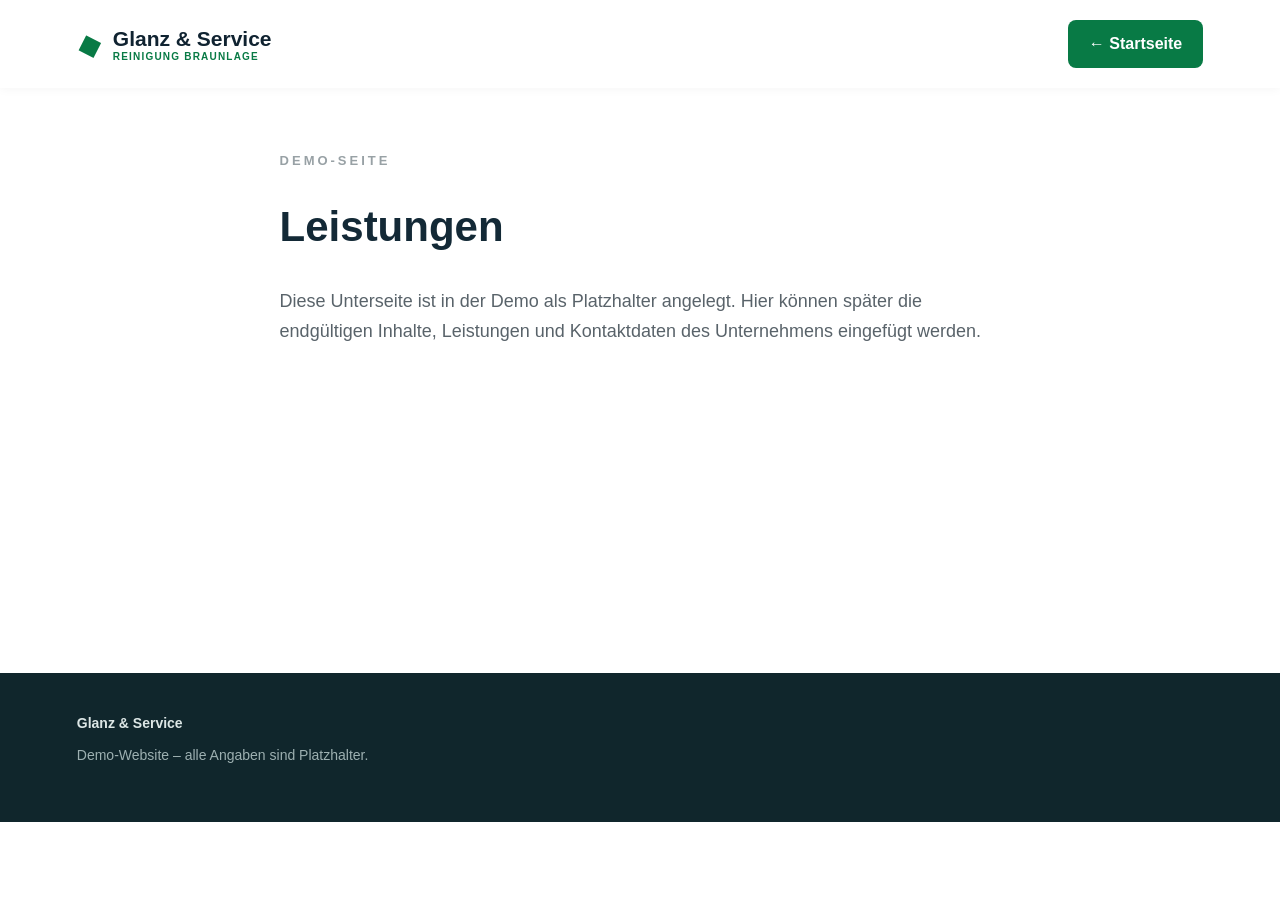
==== leistungen.html @ 64d19c39 "Add files via upload initial version" ====
<!doctype html><html lang="de"><head><meta charset="utf-8"><meta name="viewport" content="width=device-width,initial-scale=1"><title>Leistungen | Glanz & Service</title><link rel="stylesheet" href="css/style.css"></head><body><header><a class="brand" href="index.html"><span class="leaf">◆</span><span><b>Glanz & Service</b><small>REINIGUNG BRAUNLAGE</small></span></a><a class="call" href="index.html">← Startseite</a></header><main><section class="reviews" style="min-height:65vh;text-align:left;max-width:900px;margin:auto"><p class="eyebrow dark">DEMO-SEITE</p><h1 style="font-size:42px;color:#132936">Leistungen</h1><p style="font-size:18px;line-height:1.7;color:#59636a">Diese Unterseite ist in der Demo als Platzhalter angelegt. Hier können später die endgültigen Inhalte, Leistungen und Kontaktdaten des Unternehmens eingefügt werden.</p></section></main><footer><div><b>Glanz & Service</b><p>Demo-Website – alle Angaben sind Platzhalter.</p></div></footer></body></html>
---- css/style.css ----
:root{--green:#087a45;--dark:#0b2631;--pale:#eaf6ef;--text:#1d2830;--muted:#657078}*{box-sizing:border-box}html{scroll-behavior:smooth}body{margin:0;font-family:Inter,ui-sans-serif,-apple-system,BlinkMacSystemFont,"Segoe UI",sans-serif;color:var(--text);background:#fff}a{text-decoration:none;color:inherit}header{height:88px;display:flex;align-items:center;padding:0 clamp(24px,6vw,88px);gap:38px;background:#fff;position:relative;z-index:20;box-shadow:0 1px 10px #0000000b}.brand{display:flex;align-items:center;gap:12px;margin-right:auto}.brand b{font-size:21px;color:#102331}.brand small{display:block;font-size:10px;letter-spacing:.12em;color:var(--green);font-weight:800}.leaf{font-size:31px;color:var(--green);transform:rotate(-18deg)}.logo-mark{width:42px;height:42px}nav{display:flex;gap:34px;font-size:14px;font-weight:650}nav a{padding:35px 0 31px;border-bottom:3px solid transparent}nav a:hover,.active{color:var(--green);border-color:var(--green)!important}.call{background:var(--green);color:#fff;padding:15px 21px;border-radius:8px;font-weight:700}.menu{display:none;border:0;background:none;font-size:27px}.hero{min-height:520px;position:relative;color:#fff;overflow:hidden}.hero-bg{position:absolute;inset:0;background:linear-gradient(90deg,rgba(6,27,25,.88) 0%,rgba(6,27,25,.72) 42%,rgba(6,27,25,.15) 75%),url("../images/hero-cleaning.jpg") center 42%/cover no-repeat;}.hero-bg:after{content:"";position:absolute;inset:0;background:linear-gradient(180deg,transparent 68%,rgba(4,20,15,.25));pointer-events:none}.hero-content{position:relative;max-width:760px;padding:65px clamp(24px,6vw,88px) 38px}.eyebrow{font-size:13px;letter-spacing:.23em;font-weight:750;margin:0 0 18px}.hero h1{font-size:clamp(38px,4.2vw,59px);line-height:1.08;margin:0 0 20px;letter-spacing:-.035em}.lead{font-size:18px;line-height:1.5;max-width:650px}.actions{display:flex;gap:15px;margin:28px 0 27px}.btn{display:inline-block;padding:16px 28px;border-radius:7px;font-weight:750}.primary{background:var(--green);color:#fff}.secondary{background:#fff;color:#15252d}.trust{display:flex;gap:28px;flex-wrap:wrap;font-size:14px}.trust span:First-letter{color:#8ce0ad}.services{display:grid;grid-template-columns:repeat(5,1fr);max-width:1400px;margin:auto;padding:32px 45px 36px}.services article{text-align:center;padding:12px 22px}.services i{display:grid;place-items:center;margin:auto;width:61px;height:61px;border-radius:50%;background:var(--pale);color:var(--green);font-style:normal;font-size:28px}.services h2{font-size:16px;color:#064a30;margin:14px 0 9px}.services p{font-size:13px;line-height:1.5;color:var(--muted)}.local{display:grid;grid-template-columns:1fr 1.15fr;min-height:380px;background:#f8faf9}.local-photo{min-height:380px;background:url("../images/braunlage-region.jpg") center/cover no-repeat;position:relative}.local-photo:after{content:"";position:absolute;inset:0;background:linear-gradient(180deg,transparent 45%,rgba(0,0,0,.22));pointer-events:none}.region{position:absolute;bottom:35px;left:9%;background:var(--green);color:#fff;padding:17px 22px;border-radius:6px;min-width:270px}.region small{display:block;margin:7px 0 0 29px;line-height:1.5}.local-copy{padding:54px clamp(30px,6vw,80px)}.dark{color:#98a1a5}.local-copy h2,.reviews h2{font-size:31px;line-height:1.15;margin:8px 0 16px;color:#132936}.local-copy p{max-width:650px;line-height:1.6;color:#59636a}.checks{display:grid;gap:9px;margin:18px 0;color:#445159}.checks span:First-letter{color:var(--green)}.small{padding:12px 20px;margin-top:8px}.reviews{text-align:center;padding:65px clamp(24px,7vw,100px)}.review-grid{display:grid;grid-template-columns:repeat(3,1fr);gap:20px;max-width:1200px;margin:30px auto}.review-grid blockquote{margin:0;padding:25px;background:#f7f9f8;border-radius:10px;line-height:1.65;color:#4e5b61}.cta{text-align:center;background:var(--green);color:#fff;padding:55px 20px}.cta h2{font-size:30px;margin:0 0 10px}.cta p{margin:0 0 24px}footer{display:grid;grid-template-columns:2fr 1fr 1fr 2fr;gap:35px;padding:42px clamp(24px,6vw,88px);background:#10262c;color:#dce6e5;font-size:14px}footer a{display:block;margin-bottom:10px}footer p{color:#9db0b1;line-height:1.5}.menu.open+nav{display:flex}
@media(max-width:950px){header{height:74px;padding:0 22px}.top,header nav{display:none}.menu{display:block;order:3}.menu.open+nav{position:absolute;top:74px;left:0;right:0;background:#fff;flex-direction:column;gap:0;padding:12px 25px 20px;box-shadow:0 10px 20px #0002}.menu.open+nav a{padding:12px 0;border:0}.hero{min-height:590px}.hero-content{padding-top:45px}.hero h1{font-size:42px}.services{grid-template-columns:repeat(2,1fr);padding:28px 12px}.services article:last-child{grid-column:1/-1}.local{grid-template-columns:1fr}.review-grid{grid-template-columns:1fr}.local-photo{min-height:290px}footer{grid-template-columns:1fr 1fr}}
@media(max-width:560px){.brand b{font-size:18px}.hero{min-height:660px}.hero-content{padding:38px 22px}.hero h1{font-size:38px}.lead{font-size:16px}.actions{flex-direction:column}.btn{text-align:center;width:100%}.trust{display:grid;grid-template-columns:1fr 1fr;gap:12px}.services article{padding:10px 8px}.local-copy{padding:40px 24px}.reviews{padding:50px 20px}.cta h2{font-size:25px}footer{grid-template-columns:1fr}.hero-bg:after{right:-120px;opacity:.35}}
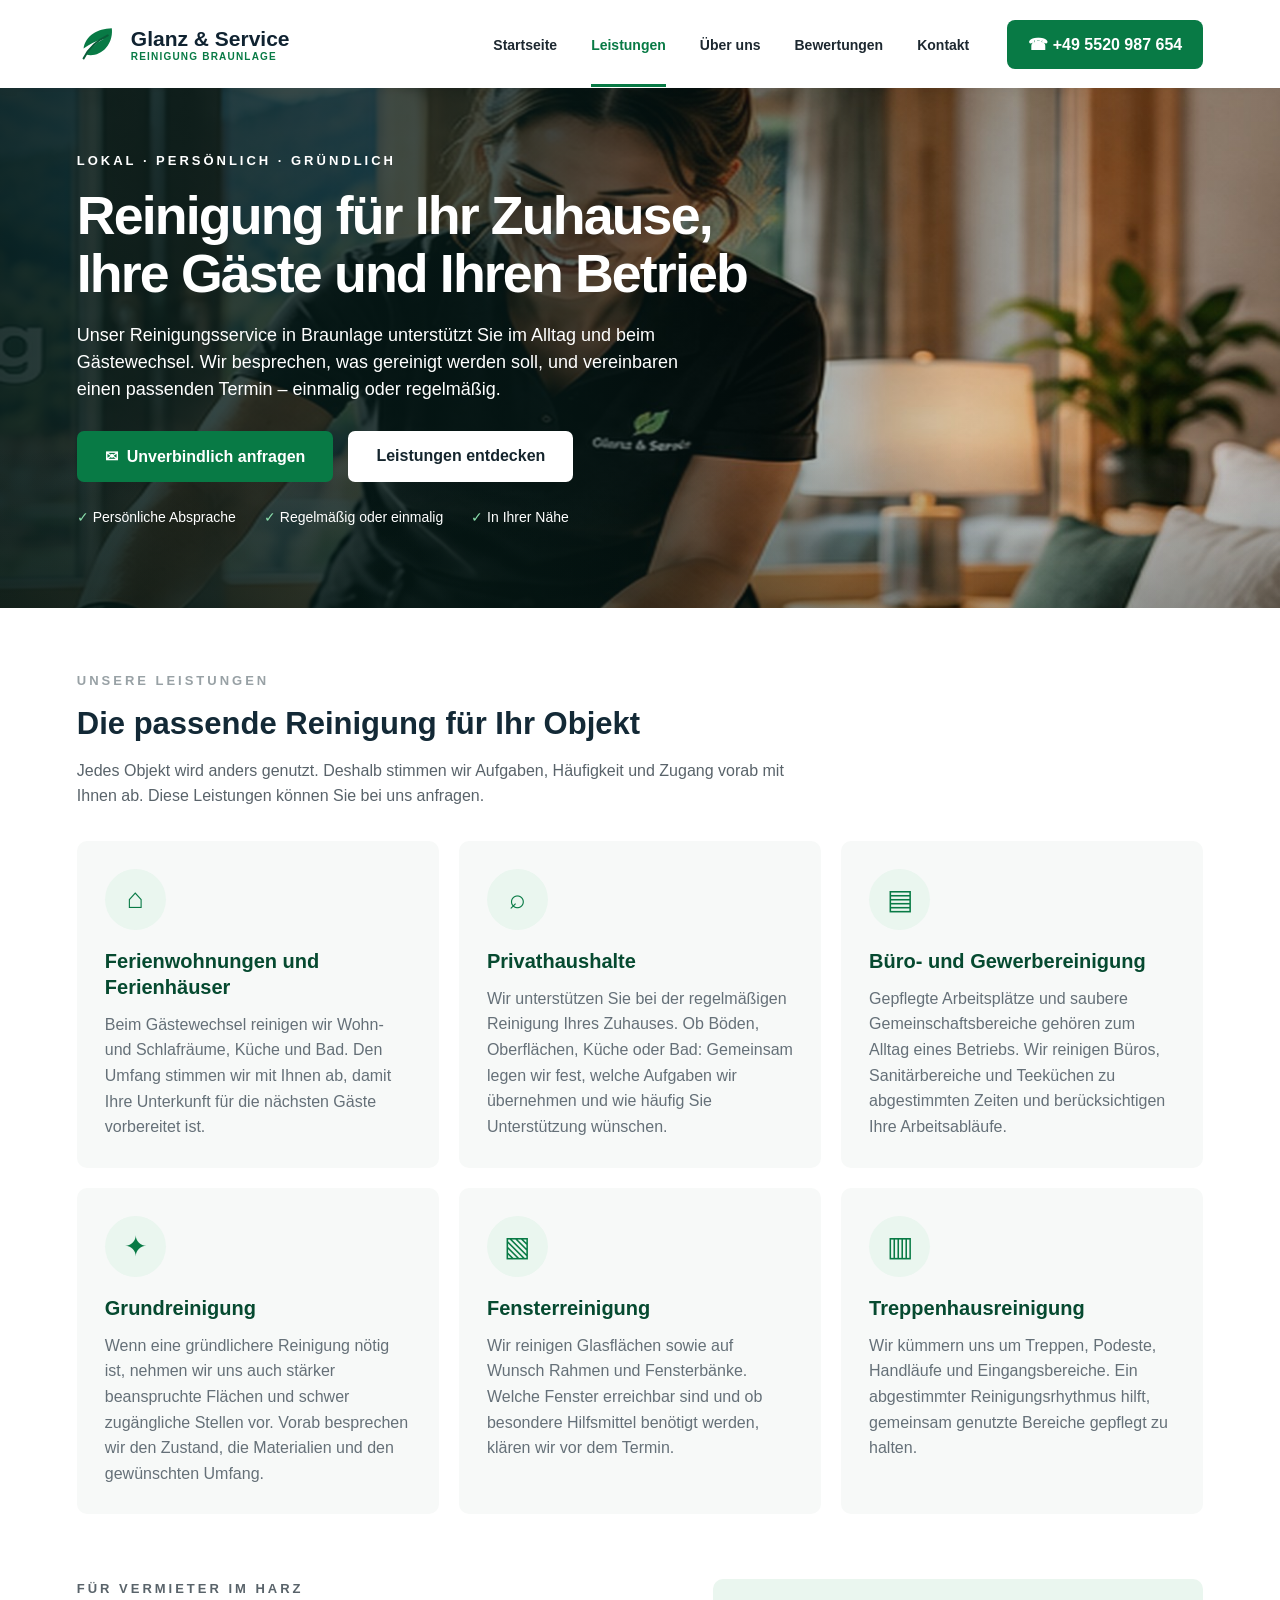
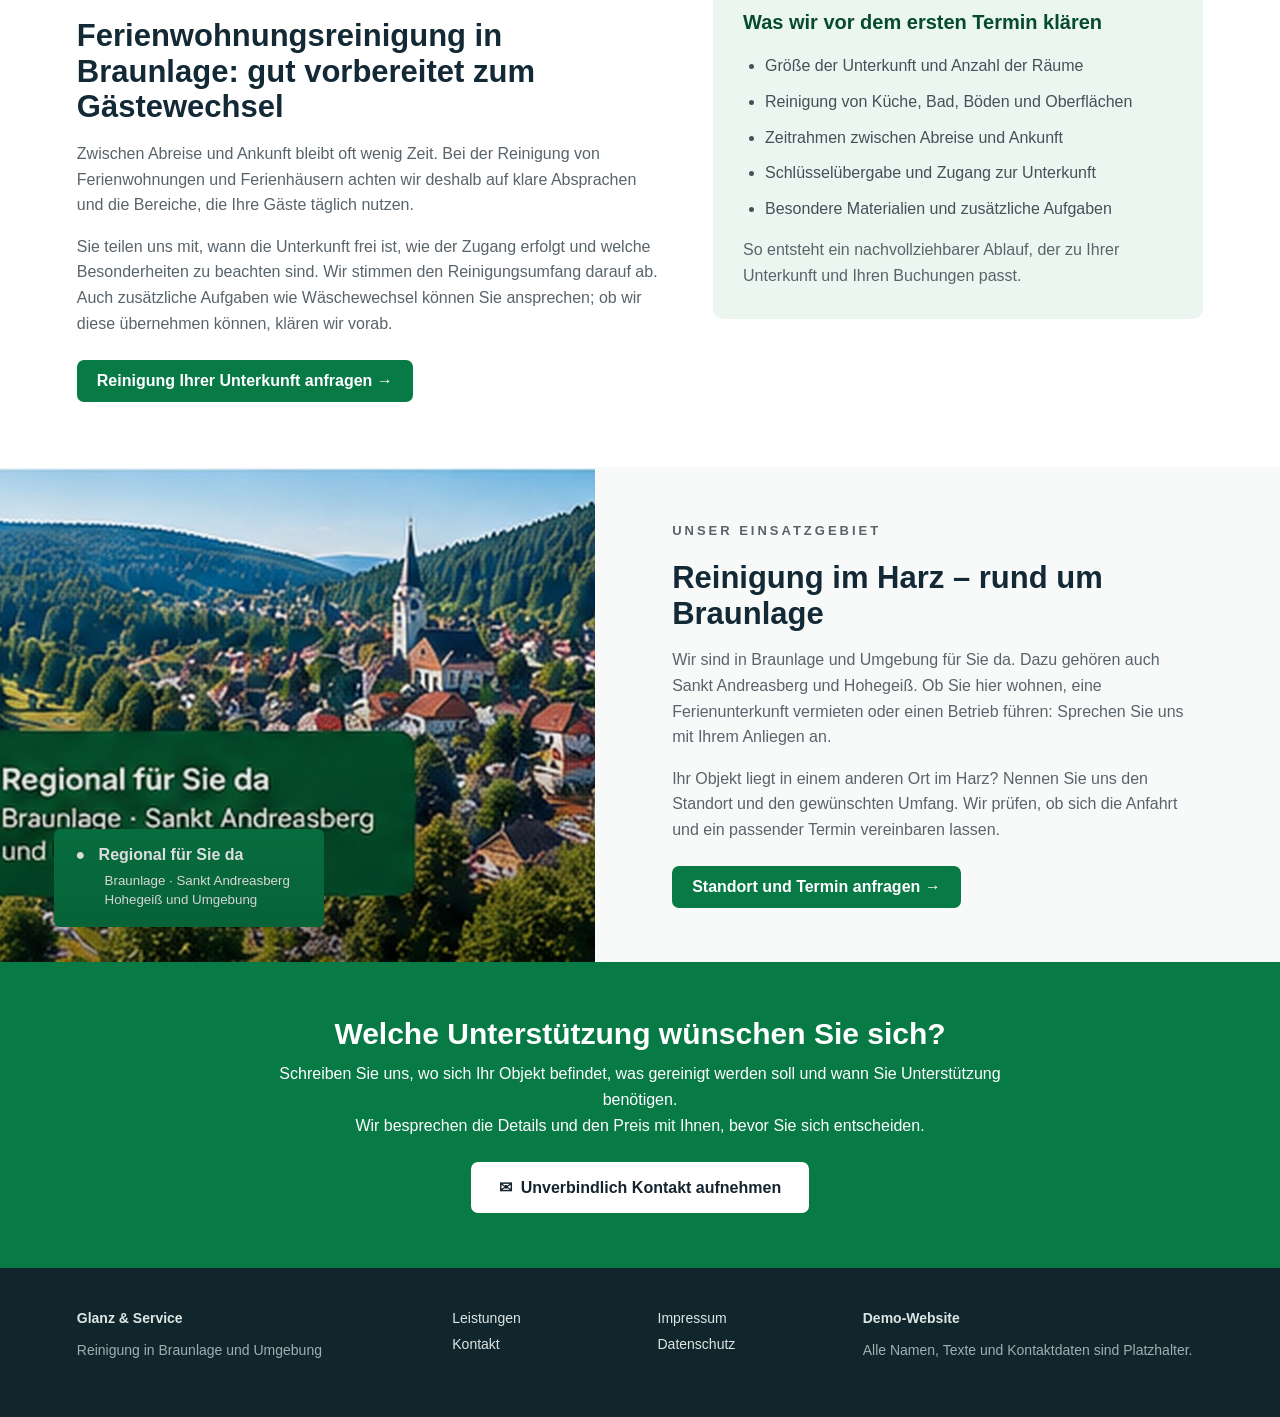
==== commit fa688c6f: "Build German services page with scoped responsive styles" ====
--- a/leistungen.html
+++ b/leistungen.html
@@ -1 +1,51 @@
-<!doctype html><html lang="de"><head><meta charset="utf-8"><meta name="viewport" content="width=device-width,initial-scale=1"><title>Leistungen | Glanz & Service</title><link rel="stylesheet" href="css/style.css"></head><body><header><a class="brand" href="index.html"><span class="leaf">◆</span><span><b>Glanz & Service</b><small>REINIGUNG BRAUNLAGE</small></span></a><a class="call" href="index.html">← Startseite</a></header><main><section class="reviews" style="min-height:65vh;text-align:left;max-width:900px;margin:auto"><p class="eyebrow dark">DEMO-SEITE</p><h1 style="font-size:42px;color:#132936">Leistungen</h1><p style="font-size:18px;line-height:1.7;color:#59636a">Diese Unterseite ist in der Demo als Platzhalter angelegt. Hier können später die endgültigen Inhalte, Leistungen und Kontaktdaten des Unternehmens eingefügt werden.</p></section></main><footer><div><b>Glanz & Service</b><p>Demo-Website – alle Angaben sind Platzhalter.</p></div></footer></body></html>
+<!doctype html>
+<html lang="de">
+<head>
+<meta charset="utf-8">
+<meta name="viewport" content="width=device-width,initial-scale=1">
+<title>Leistungen – Reinigungsservice Braunlage | Glanz &amp; Service</title>
+<meta name="description" content="Reinigung von Ferienwohnungen, Privathaushalten, Büros und Treppenhäusern in Braunlage und Umgebung. Auch Grund- und Fensterreinigung. Unverbindlich anfragen.">
+<link rel="stylesheet" href="css/style.css">
+</head>
+<body class="leistungen-page">
+<header><a class="brand" href="index.html"><img class="logo-mark" src="images/logo-mark.svg" alt=""><span><b>Glanz & Service</b><small>REINIGUNG BRAUNLAGE</small></span></a><button class="menu" aria-label="Menü öffnen">☰</button><nav><a href="index.html">Startseite</a><a class="active" aria-current="page" href="leistungen.html">Leistungen</a><a href="index.html#ueber-uns">Über uns</a><a href="index.html#bewertungen">Bewertungen</a><a href="kontakt.html">Kontakt</a></nav><a class="call top" href="tel:+495520987654">☎ +49 5520 987 654</a></header>
+<main>
+<section class="hero" aria-labelledby="leistungen-title">
+<div class="hero-bg" aria-hidden="true"></div>
+<div class="hero-content">
+<p class="eyebrow">LOKAL · PERSÖNLICH · GRÜNDLICH</p>
+<h1 id="leistungen-title">Reinigung für Ihr Zuhause,<br>Ihre Gäste und Ihren Betrieb</h1>
+<p class="lead">Unser Reinigungsservice in Braunlage unterstützt Sie im Alltag und beim Gästewechsel. Wir besprechen, was gereinigt werden soll, und vereinbaren einen passenden Termin – einmalig oder regelmäßig.</p>
+<div class="actions"><a class="btn primary" href="kontakt.html"><span aria-hidden="true">✉ &nbsp;</span>Unverbindlich anfragen</a><a class="btn secondary" href="#leistungen">Leistungen entdecken</a></div>
+<div class="trust"><span>✓ Persönliche Absprache</span><span>✓ Regelmäßig oder einmalig</span><span>✓ In Ihrer Nähe</span></div>
+</div>
+</section>
+
+<section class="leistung-overview" id="leistungen" aria-labelledby="overview-title">
+<div class="leistung-heading"><p class="eyebrow dark">UNSERE LEISTUNGEN</p><h2 id="overview-title">Die passende Reinigung für Ihr Objekt</h2><p>Jedes Objekt wird anders genutzt. Deshalb stimmen wir Aufgaben, Häufigkeit und Zugang vorab mit Ihnen ab. Diese Leistungen können Sie bei uns anfragen.</p></div>
+<div class="leistung-grid">
+<article class="leistung-card"><i aria-hidden="true">⌂</i><h3>Ferienwohnungen und Ferienhäuser</h3><p>Beim Gästewechsel reinigen wir Wohn- und Schlafräume, Küche und Bad. Den Umfang stimmen wir mit Ihnen ab, damit Ihre Unterkunft für die nächsten Gäste vorbereitet ist.</p></article>
+<article class="leistung-card"><i aria-hidden="true">⌕</i><h3>Privathaushalte</h3><p>Wir unterstützen Sie bei der regelmäßigen Reinigung Ihres Zuhauses. Ob Böden, Oberflächen, Küche oder Bad: Gemeinsam legen wir fest, welche Aufgaben wir übernehmen und wie häufig Sie Unterstützung wünschen.</p></article>
+<article class="leistung-card"><i aria-hidden="true">▤</i><h3>Büro- und Gewerbereinigung</h3><p>Gepflegte Arbeitsplätze und saubere Gemeinschaftsbereiche gehören zum Alltag eines Betriebs. Wir reinigen Büros, Sanitärbereiche und Teeküchen zu abgestimmten Zeiten und berücksichtigen Ihre Arbeitsabläufe.</p></article>
+<article class="leistung-card"><i aria-hidden="true">✦</i><h3>Grundreinigung</h3><p>Wenn eine gründlichere Reinigung nötig ist, nehmen wir uns auch stärker beanspruchte Flächen und schwer zugängliche Stellen vor. Vorab besprechen wir den Zustand, die Materialien und den gewünschten Umfang.</p></article>
+<article class="leistung-card"><i aria-hidden="true">▧</i><h3>Fensterreinigung</h3><p>Wir reinigen Glasflächen sowie auf Wunsch Rahmen und Fensterbänke. Welche Fenster erreichbar sind und ob besondere Hilfsmittel benötigt werden, klären wir vor dem Termin.</p></article>
+<article class="leistung-card"><i aria-hidden="true">▥</i><h3>Treppenhausreinigung</h3><p>Wir kümmern uns um Treppen, Podeste, Handläufe und Eingangsbereiche. Ein abgestimmter Reinigungsrhythmus hilft, gemeinsam genutzte Bereiche gepflegt zu halten.</p></article>
+</div>
+</section>
+
+<section class="ferien-section" aria-labelledby="ferien-title">
+<div class="ferien-intro"><p class="eyebrow dark">FÜR VERMIETER IM HARZ</p><h2 id="ferien-title">Ferienwohnungsreinigung in Braunlage: gut vorbereitet zum Gästewechsel</h2><p>Zwischen Abreise und Ankunft bleibt oft wenig Zeit. Bei der Reinigung von Ferienwohnungen und Ferienhäusern achten wir deshalb auf klare Absprachen und die Bereiche, die Ihre Gäste täglich nutzen.</p><p>Sie teilen uns mit, wann die Unterkunft frei ist, wie der Zugang erfolgt und welche Besonderheiten zu beachten sind. Wir stimmen den Reinigungsumfang darauf ab. Auch zusätzliche Aufgaben wie Wäschewechsel können Sie ansprechen; ob wir diese übernehmen können, klären wir vorab.</p><a class="btn primary small" href="kontakt.html">Reinigung Ihrer Unterkunft anfragen →</a></div>
+<div class="ferien-details"><h3>Was wir vor dem ersten Termin klären</h3><ul><li>Größe der Unterkunft und Anzahl der Räume</li><li>Reinigung von Küche, Bad, Böden und Oberflächen</li><li>Zeitrahmen zwischen Abreise und Ankunft</li><li>Schlüsselübergabe und Zugang zur Unterkunft</li><li>Besondere Materialien und zusätzliche Aufgaben</li></ul><p>So entsteht ein nachvollziehbarer Ablauf, der zu Ihrer Unterkunft und Ihren Buchungen passt.</p></div>
+</section>
+
+<section class="local" aria-labelledby="gebiet-title">
+<div class="local-photo" role="img" aria-label="Blick auf die Harzer Landschaft rund um Braunlage"><div class="region"><b>● &nbsp; Regional für Sie da</b><small>Braunlage · Sankt Andreasberg<br>Hohegeiß und Umgebung</small></div></div>
+<div class="local-copy"><p class="eyebrow dark">UNSER EINSATZGEBIET</p><h2 id="gebiet-title">Reinigung im Harz – rund um Braunlage</h2><p>Wir sind in Braunlage und Umgebung für Sie da. Dazu gehören auch Sankt Andreasberg und Hohegeiß. Ob Sie hier wohnen, eine Ferienunterkunft vermieten oder einen Betrieb führen: Sprechen Sie uns mit Ihrem Anliegen an.</p><p>Ihr Objekt liegt in einem anderen Ort im Harz? Nennen Sie uns den Standort und den gewünschten Umfang. Wir prüfen, ob sich die Anfahrt und ein passender Termin vereinbaren lassen.</p><a class="btn primary small" href="kontakt.html">Standort und Termin anfragen →</a></div>
+</section>
+
+<section class="cta" aria-labelledby="kontakt-title"><h2 id="kontakt-title">Welche Unterstützung wünschen Sie sich?</h2><p>Schreiben Sie uns, wo sich Ihr Objekt befindet, was gereinigt werden soll und wann Sie Unterstützung benötigen.<br>Wir besprechen die Details und den Preis mit Ihnen, bevor Sie sich entscheiden.</p><a class="btn secondary" href="kontakt.html"><span aria-hidden="true">✉ &nbsp;</span>Unverbindlich Kontakt aufnehmen</a></section>
+</main>
+<footer><div><b>Glanz & Service</b><p>Reinigung in Braunlage und Umgebung</p></div><div><a href="leistungen.html">Leistungen</a><a href="kontakt.html">Kontakt</a></div><div><a href="impressum.html">Impressum</a><a href="datenschutz.html">Datenschutz</a></div><div><b>Demo-Website</b><p>Alle Namen, Texte und Kontaktdaten sind Platzhalter.</p></div></footer>
+<script src="js/main.js"></script>
+</body>
+</html>
--- a/css/style.css
+++ b/css/style.css
@@ -1,3 +1,29 @@
 :root{--green:#087a45;--dark:#0b2631;--pale:#eaf6ef;--text:#1d2830;--muted:#657078}*{box-sizing:border-box}html{scroll-behavior:smooth}body{margin:0;font-family:Inter,ui-sans-serif,-apple-system,BlinkMacSystemFont,"Segoe UI",sans-serif;color:var(--text);background:#fff}a{text-decoration:none;color:inherit}header{height:88px;display:flex;align-items:center;padding:0 clamp(24px,6vw,88px);gap:38px;background:#fff;position:relative;z-index:20;box-shadow:0 1px 10px #0000000b}.brand{display:flex;align-items:center;gap:12px;margin-right:auto}.brand b{font-size:21px;color:#102331}.brand small{display:block;font-size:10px;letter-spacing:.12em;color:var(--green);font-weight:800}.leaf{font-size:31px;color:var(--green);transform:rotate(-18deg)}.logo-mark{width:42px;height:42px}nav{display:flex;gap:34px;font-size:14px;font-weight:650}nav a{padding:35px 0 31px;border-bottom:3px solid transparent}nav a:hover,.active{color:var(--green);border-color:var(--green)!important}.call{background:var(--green);color:#fff;padding:15px 21px;border-radius:8px;font-weight:700}.menu{display:none;border:0;background:none;font-size:27px}.hero{min-height:520px;position:relative;color:#fff;overflow:hidden}.hero-bg{position:absolute;inset:0;background:linear-gradient(90deg,rgba(6,27,25,.88) 0%,rgba(6,27,25,.72) 42%,rgba(6,27,25,.15) 75%),url("../images/hero-cleaning.jpg") center 42%/cover no-repeat;}.hero-bg:after{content:"";position:absolute;inset:0;background:linear-gradient(180deg,transparent 68%,rgba(4,20,15,.25));pointer-events:none}.hero-content{position:relative;max-width:760px;padding:65px clamp(24px,6vw,88px) 38px}.eyebrow{font-size:13px;letter-spacing:.23em;font-weight:750;margin:0 0 18px}.hero h1{font-size:clamp(38px,4.2vw,59px);line-height:1.08;margin:0 0 20px;letter-spacing:-.035em}.lead{font-size:18px;line-height:1.5;max-width:650px}.actions{display:flex;gap:15px;margin:28px 0 27px}.btn{display:inline-block;padding:16px 28px;border-radius:7px;font-weight:750}.primary{background:var(--green);color:#fff}.secondary{background:#fff;color:#15252d}.trust{display:flex;gap:28px;flex-wrap:wrap;font-size:14px}.trust span:First-letter{color:#8ce0ad}.services{display:grid;grid-template-columns:repeat(5,1fr);max-width:1400px;margin:auto;padding:32px 45px 36px}.services article{text-align:center;padding:12px 22px}.services i{display:grid;place-items:center;margin:auto;width:61px;height:61px;border-radius:50%;background:var(--pale);color:var(--green);font-style:normal;font-size:28px}.services h2{font-size:16px;color:#064a30;margin:14px 0 9px}.services p{font-size:13px;line-height:1.5;color:var(--muted)}.local{display:grid;grid-template-columns:1fr 1.15fr;min-height:380px;background:#f8faf9}.local-photo{min-height:380px;background:url("../images/braunlage-region.jpg") center/cover no-repeat;position:relative}.local-photo:after{content:"";position:absolute;inset:0;background:linear-gradient(180deg,transparent 45%,rgba(0,0,0,.22));pointer-events:none}.region{position:absolute;bottom:35px;left:9%;background:var(--green);color:#fff;padding:17px 22px;border-radius:6px;min-width:270px}.region small{display:block;margin:7px 0 0 29px;line-height:1.5}.local-copy{padding:54px clamp(30px,6vw,80px)}.dark{color:#98a1a5}.local-copy h2,.reviews h2{font-size:31px;line-height:1.15;margin:8px 0 16px;color:#132936}.local-copy p{max-width:650px;line-height:1.6;color:#59636a}.checks{display:grid;gap:9px;margin:18px 0;color:#445159}.checks span:First-letter{color:var(--green)}.small{padding:12px 20px;margin-top:8px}.reviews{text-align:center;padding:65px clamp(24px,7vw,100px)}.review-grid{display:grid;grid-template-columns:repeat(3,1fr);gap:20px;max-width:1200px;margin:30px auto}.review-grid blockquote{margin:0;padding:25px;background:#f7f9f8;border-radius:10px;line-height:1.65;color:#4e5b61}.cta{text-align:center;background:var(--green);color:#fff;padding:55px 20px}.cta h2{font-size:30px;margin:0 0 10px}.cta p{margin:0 0 24px}footer{display:grid;grid-template-columns:2fr 1fr 1fr 2fr;gap:35px;padding:42px clamp(24px,6vw,88px);background:#10262c;color:#dce6e5;font-size:14px}footer a{display:block;margin-bottom:10px}footer p{color:#9db0b1;line-height:1.5}.menu.open+nav{display:flex}
 @media(max-width:950px){header{height:74px;padding:0 22px}.top,header nav{display:none}.menu{display:block;order:3}.menu.open+nav{position:absolute;top:74px;left:0;right:0;background:#fff;flex-direction:column;gap:0;padding:12px 25px 20px;box-shadow:0 10px 20px #0002}.menu.open+nav a{padding:12px 0;border:0}.hero{min-height:590px}.hero-content{padding-top:45px}.hero h1{font-size:42px}.services{grid-template-columns:repeat(2,1fr);padding:28px 12px}.services article:last-child{grid-column:1/-1}.local{grid-template-columns:1fr}.review-grid{grid-template-columns:1fr}.local-photo{min-height:290px}footer{grid-template-columns:1fr 1fr}}
 @media(max-width:560px){.brand b{font-size:18px}.hero{min-height:660px}.hero-content{padding:38px 22px}.hero h1{font-size:38px}.lead{font-size:16px}.actions{flex-direction:column}.btn{text-align:center;width:100%}.trust{display:grid;grid-template-columns:1fr 1fr;gap:12px}.services article{padding:10px 8px}.local-copy{padding:40px 24px}.reviews{padding:50px 20px}.cta h2{font-size:25px}footer{grid-template-columns:1fr}.hero-bg:after{right:-120px;opacity:.35}}
+
+/* Leistungen: page-specific additions; homepage styles stay unchanged. */
+.leistungen-page .hero{min-height:520px}
+.leistungen-page .hero-content{max-width:880px}
+.leistungen-page .actions{flex-wrap:wrap}
+.leistungen-page .hero h1,.leistungen-page h2,.leistungen-page h3{overflow-wrap:break-word}
+.leistungen-page .leistung-overview{max-width:1400px;margin:auto;padding:65px clamp(24px,6vw,88px)}
+.leistungen-page .leistung-heading{max-width:720px;margin-bottom:32px}
+.leistungen-page .leistung-heading h2,.leistungen-page .ferien-section h2{font-size:31px;line-height:1.15;margin:8px 0 16px;color:#132936}
+.leistungen-page .leistung-heading>p:last-child,.leistungen-page .ferien-section p{line-height:1.6;color:#59636a}
+.leistungen-page .leistung-grid{display:grid;grid-template-columns:repeat(3,minmax(0,1fr));gap:20px}
+.leistungen-page .leistung-card{padding:28px;background:#f7f9f8;border-radius:10px}
+.leistungen-page .leistung-card i{display:grid;place-items:center;width:61px;height:61px;border-radius:50%;background:var(--pale);color:var(--green);font-style:normal;font-size:28px}
+.leistungen-page .leistung-card h3{font-size:20px;line-height:1.3;color:#064a30;margin:18px 0 12px}
+.leistungen-page .leistung-card p{font-size:16px;line-height:1.6;color:var(--muted);margin:0}
+.leistungen-page .ferien-section{display:grid;grid-template-columns:minmax(0,1.2fr) minmax(0,1fr);gap:48px;max-width:1400px;margin:auto;padding:0 clamp(24px,6vw,88px) 65px;align-items:start}
+.leistungen-page .ferien-details{background:var(--pale);padding:30px;border-radius:10px}
+.leistungen-page .ferien-details h3{font-size:20px;line-height:1.3;color:#064a30;margin:0 0 18px}
+.leistungen-page .ferien-details ul{padding-left:22px;line-height:1.6;color:#445159;margin:0}
+.leistungen-page .ferien-details li+li{margin-top:10px}
+.leistungen-page .ferien-details p{margin-bottom:0}
+.leistungen-page .cta p{max-width:760px;margin:0 auto 24px;line-height:1.6}
+.leistungen-page .btn{max-width:100%;overflow-wrap:break-word}
+@media(max-width:1100px) and (min-width:951px){.leistungen-page header{gap:20px}.leistungen-page header nav{gap:18px}.leistungen-page header .top{padding:15px 12px}}
+@media(max-width:950px){.leistungen-page .leistung-grid{grid-template-columns:repeat(2,minmax(0,1fr))}.leistungen-page .ferien-section{grid-template-columns:1fr;gap:26px}.leistungen-page .hero{min-height:590px}}
+@media(max-width:560px){.leistungen-page .hero{min-height:660px}.leistungen-page .hero h1{font-size:36px}.leistungen-page .leistung-overview{padding:45px 22px}.leistungen-page .leistung-grid{grid-template-columns:1fr}.leistungen-page .leistung-card{padding:24px}.leistungen-page .ferien-section{padding:0 22px 45px}.leistungen-page .ferien-details{padding:24px}.leistungen-page .leistung-heading h2,.leistungen-page .ferien-section h2{font-size:28px}.leistungen-page .region{min-width:0;left:22px;right:22px}.leistungen-page .eyebrow{letter-spacing:.15em}.leistungen-page .trust{grid-template-columns:1fr}}
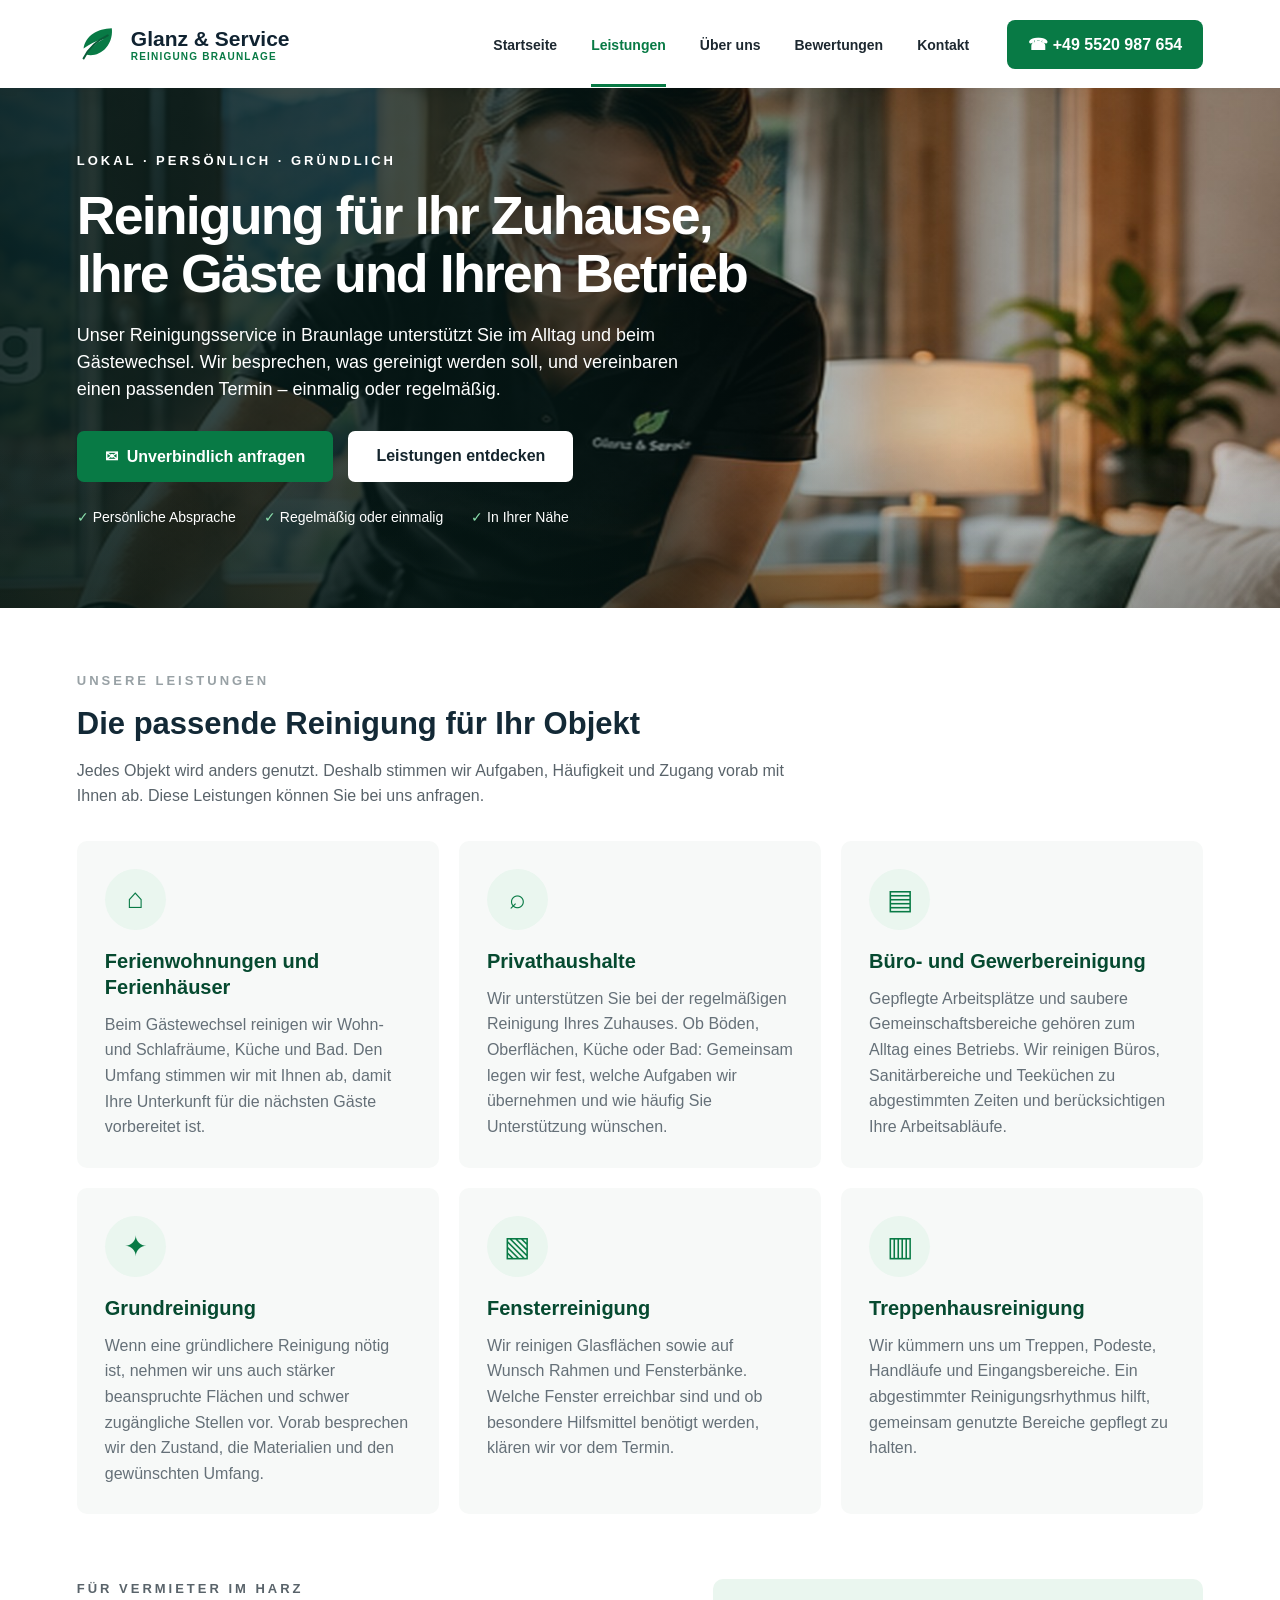
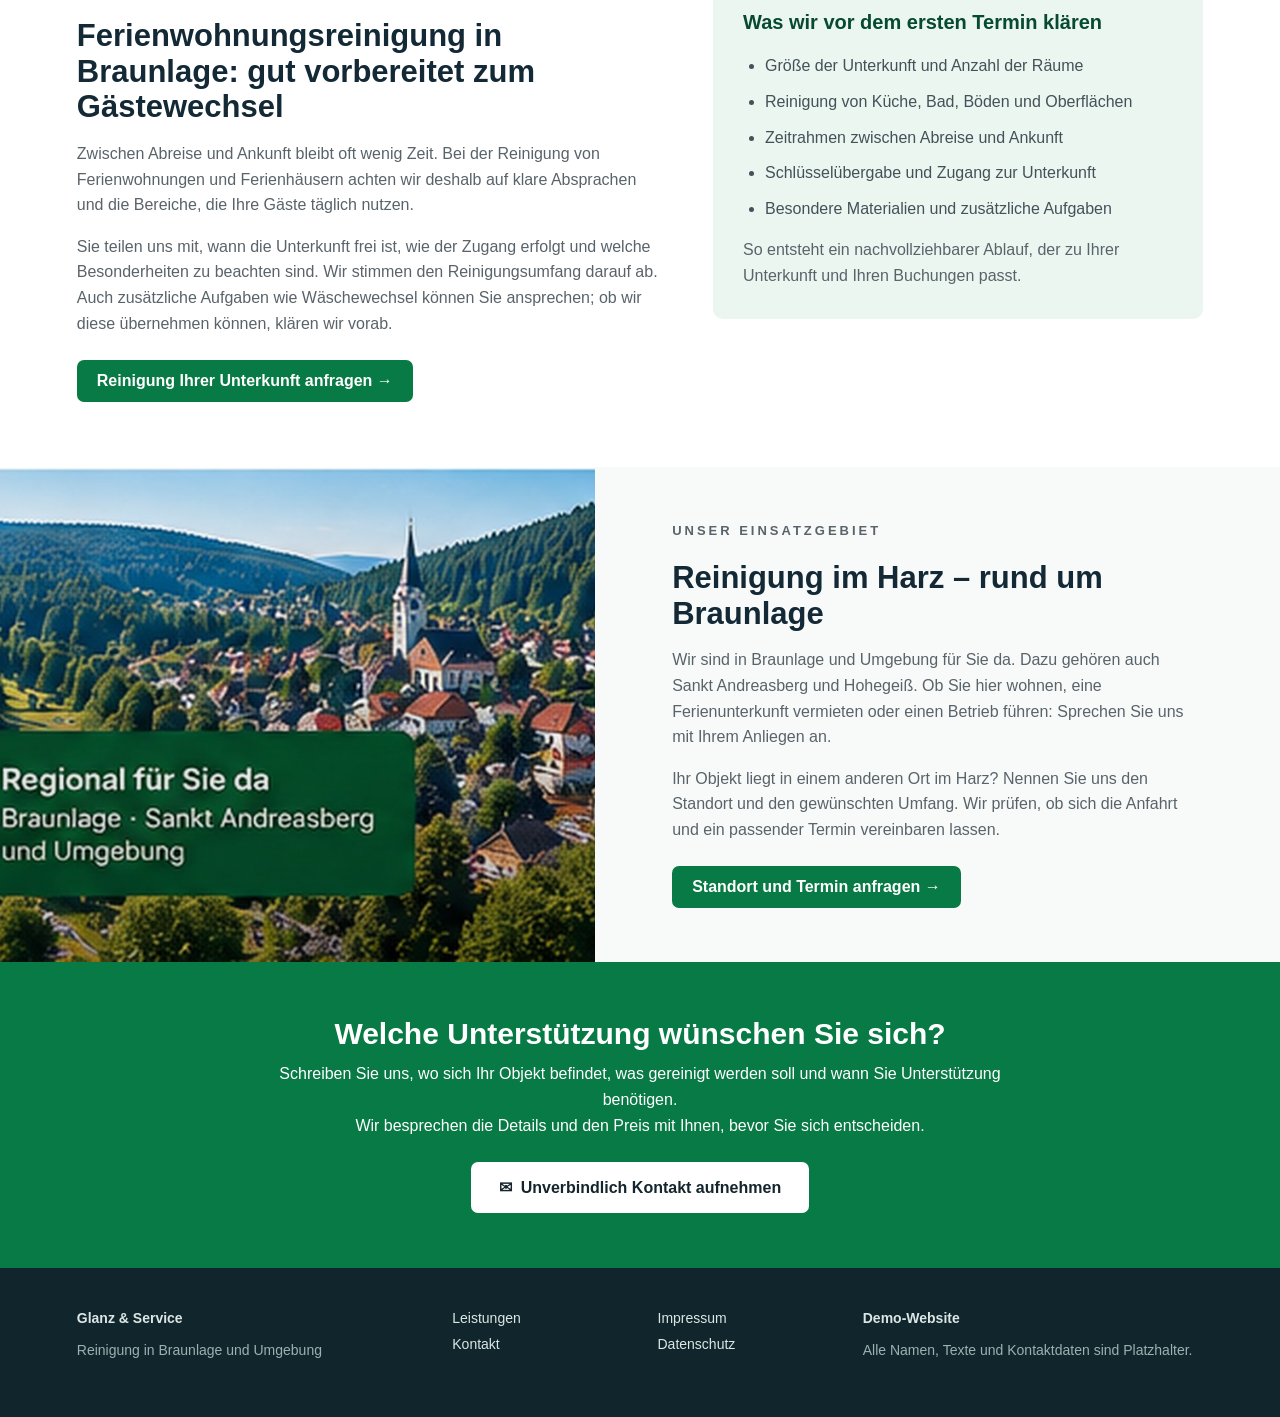
==== commit 0873166d: "Remove duplicate location overlay from Leistungen image" ====
--- a/leistungen.html
+++ b/leistungen.html
@@ -39,7 +39,7 @@
 </section>
 
 <section class="local" aria-labelledby="gebiet-title">
-<div class="local-photo" role="img" aria-label="Blick auf die Harzer Landschaft rund um Braunlage"><div class="region"><b>● &nbsp; Regional für Sie da</b><small>Braunlage · Sankt Andreasberg<br>Hohegeiß und Umgebung</small></div></div>
+<div class="local-photo" role="img" aria-label="Blick auf die Harzer Landschaft rund um Braunlage"></div>
 <div class="local-copy"><p class="eyebrow dark">UNSER EINSATZGEBIET</p><h2 id="gebiet-title">Reinigung im Harz – rund um Braunlage</h2><p>Wir sind in Braunlage und Umgebung für Sie da. Dazu gehören auch Sankt Andreasberg und Hohegeiß. Ob Sie hier wohnen, eine Ferienunterkunft vermieten oder einen Betrieb führen: Sprechen Sie uns mit Ihrem Anliegen an.</p><p>Ihr Objekt liegt in einem anderen Ort im Harz? Nennen Sie uns den Standort und den gewünschten Umfang. Wir prüfen, ob sich die Anfahrt und ein passender Termin vereinbaren lassen.</p><a class="btn primary small" href="kontakt.html">Standort und Termin anfragen →</a></div>
 </section>
 
--- a/css/style.css
+++ b/css/style.css
@@ -26,4 +26,4 @@
 .leistungen-page .btn{max-width:100%;overflow-wrap:break-word}
 @media(max-width:1100px) and (min-width:951px){.leistungen-page header{gap:20px}.leistungen-page header nav{gap:18px}.leistungen-page header .top{padding:15px 12px}}
 @media(max-width:950px){.leistungen-page .leistung-grid{grid-template-columns:repeat(2,minmax(0,1fr))}.leistungen-page .ferien-section{grid-template-columns:1fr;gap:26px}.leistungen-page .hero{min-height:590px}}
-@media(max-width:560px){.leistungen-page .hero{min-height:660px}.leistungen-page .hero h1{font-size:36px}.leistungen-page .leistung-overview{padding:45px 22px}.leistungen-page .leistung-grid{grid-template-columns:1fr}.leistungen-page .leistung-card{padding:24px}.leistungen-page .ferien-section{padding:0 22px 45px}.leistungen-page .ferien-details{padding:24px}.leistungen-page .leistung-heading h2,.leistungen-page .ferien-section h2{font-size:28px}.leistungen-page .region{min-width:0;left:22px;right:22px}.leistungen-page .eyebrow{letter-spacing:.15em}.leistungen-page .trust{grid-template-columns:1fr}}
+@media(max-width:560px){.leistungen-page .hero{min-height:660px}.leistungen-page .hero h1{font-size:36px}.leistungen-page .leistung-overview{padding:45px 22px}.leistungen-page .leistung-grid{grid-template-columns:1fr}.leistungen-page .leistung-card{padding:24px}.leistungen-page .ferien-section{padding:0 22px 45px}.leistungen-page .ferien-details{padding:24px}.leistungen-page .leistung-heading h2,.leistungen-page .ferien-section h2{font-size:28px}.leistungen-page .eyebrow{letter-spacing:.15em}.leistungen-page .trust{grid-template-columns:1fr}}
